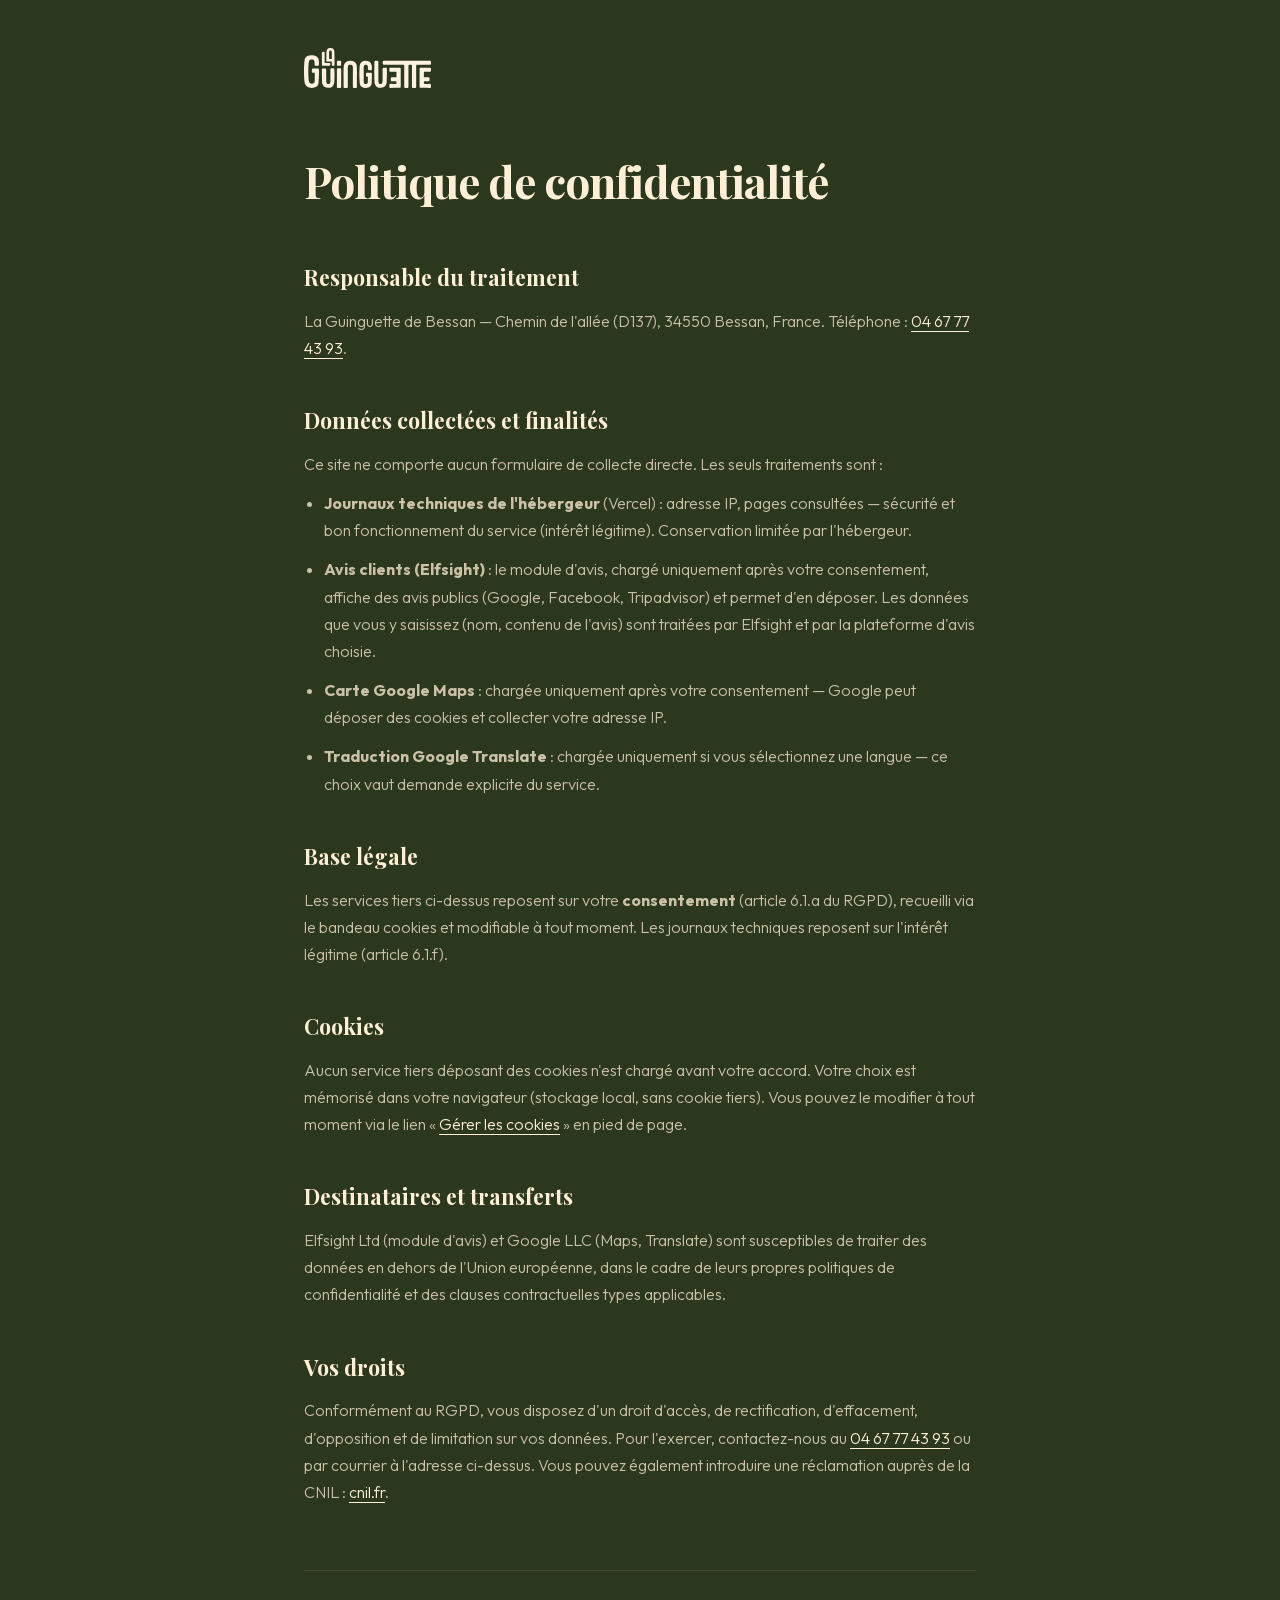
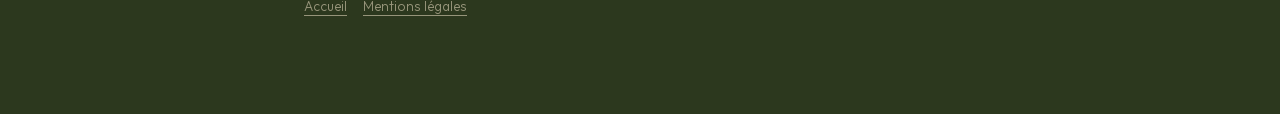
==== site/confidentialite.html @ 11e1b74f "Révision complète du site (standards studio + légal + SEO/GEO + signature) 1. STANDARDS STUDIO - DES" ====
<!DOCTYPE html>
<html lang="fr">
<head>
  <meta charset="UTF-8"/>
  <meta name="viewport" content="width=device-width, initial-scale=1.0"/>
  <title>Politique de confidentialité | La Guinguette de Bessan</title>
  <meta name="description" content="Politique de confidentialité et gestion des cookies du site de La Guinguette de Bessan (34550)."/>
  <link rel="canonical" href="https://www.guinguette-bessan.fr/confidentialite.html"/>
  <link rel="icon" type="image/svg+xml" href="/favicon.svg"/>
  <meta name="theme-color" content="#2C381E"/>
  <style>
    @font-face { font-family: 'Outfit'; font-style: normal; font-weight: 300 700; font-display: swap; src: url('fonts/outfit-variable.woff2') format('woff2'); }
    @font-face { font-family: 'Playfair Display'; font-style: normal; font-weight: 400 700; font-display: swap; src: url('fonts/playfair-display-variable.woff2') format('woff2'); }
    * { margin: 0; padding: 0; box-sizing: border-box; }
    body { font-family: 'Outfit', sans-serif; background: #2C381E; color: rgba(255,239,214,0.75); line-height: 1.7; font-weight: 300; }
    .wrap { max-width: 720px; margin: 0 auto; padding: 48px 24px 96px; }
    header a { display: inline-block; }
    header img { height: 40px; width: auto; }
    h1 { font-family: 'Playfair Display', serif; font-size: clamp(2rem, 5vw, 2.75rem); color: #FFEFD6; margin: 48px 0 32px; letter-spacing: -1px; }
    h2 { font-family: 'Playfair Display', serif; font-size: 1.35rem; color: #FFEFD6; margin: 40px 0 12px; }
    p, li { margin-bottom: 12px; }
    ul { padding-left: 20px; }
    a { color: #FFEFD6; text-underline-offset: 4px; }
    a:hover { opacity: 0.8; }
    footer { margin-top: 64px; padding-top: 24px; border-top: 1px solid rgba(255,239,214,0.1); font-size: 0.85rem; color: rgba(255,239,214,0.4); display: flex; flex-wrap: wrap; gap: 16px; }
    footer a { color: rgba(255,239,214,0.5); }
  </style>
</head>
<body>
  <div class="wrap">
    <header>
      <a href="index.html" aria-label="Retour à l'accueil"><img src="images/logo-banniere.svg" alt="La Guinguette de Bessan"/></a>
    </header>

    <h1>Politique de confidentialité</h1>

    <h2>Responsable du traitement</h2>
    <p>
      La Guinguette de Bessan — Chemin de l'allée (D137), 34550 Bessan, France.
      Téléphone : <a href="tel:+33467774393">04 67 77 43 93</a>.
    </p>

    <h2>Données collectées et finalités</h2>
    <p>Ce site ne comporte aucun formulaire de collecte directe. Les seuls traitements sont :</p>
    <ul>
      <li><strong>Journaux techniques de l'hébergeur</strong> (Vercel) : adresse IP, pages consultées — sécurité et bon fonctionnement du service (intérêt légitime). Conservation limitée par l'hébergeur.</li>
      <li><strong>Avis clients (Elfsight)</strong> : le module d'avis, chargé uniquement après votre consentement, affiche des avis publics (Google, Facebook, Tripadvisor) et permet d'en déposer. Les données que vous y saisissez (nom, contenu de l'avis) sont traitées par Elfsight et par la plateforme d'avis choisie.</li>
      <li><strong>Carte Google Maps</strong> : chargée uniquement après votre consentement — Google peut déposer des cookies et collecter votre adresse IP.</li>
      <li><strong>Traduction Google Translate</strong> : chargée uniquement si vous sélectionnez une langue — ce choix vaut demande explicite du service.</li>
    </ul>

    <h2>Base légale</h2>
    <p>
      Les services tiers ci-dessus reposent sur votre <strong>consentement</strong>
      (article 6.1.a du RGPD), recueilli via le bandeau cookies et modifiable à tout
      moment. Les journaux techniques reposent sur l'intérêt légitime (article 6.1.f).
    </p>

    <h2>Cookies</h2>
    <p>
      Aucun service tiers déposant des cookies n'est chargé avant votre accord. Votre
      choix est mémorisé dans votre navigateur (stockage local, sans cookie tiers).
      Vous pouvez le modifier à tout moment via le lien
      « <a href="index.html#gererCookies">Gérer les cookies</a> » en pied de page.
    </p>

    <h2>Destinataires et transferts</h2>
    <p>
      Elfsight Ltd (module d'avis) et Google LLC (Maps, Translate) sont susceptibles de
      traiter des données en dehors de l'Union européenne, dans le cadre de leurs propres
      politiques de confidentialité et des clauses contractuelles types applicables.
    </p>

    <h2>Vos droits</h2>
    <p>
      Conformément au RGPD, vous disposez d'un droit d'accès, de rectification,
      d'effacement, d'opposition et de limitation sur vos données. Pour l'exercer,
      contactez-nous au <a href="tel:+33467774393">04 67 77 43 93</a> ou par courrier à
      l'adresse ci-dessus. Vous pouvez également introduire une réclamation auprès de la
      CNIL : <a href="https://www.cnil.fr" target="_blank" rel="noopener">cnil.fr</a>.
    </p>

    <footer>
      <a href="index.html">Accueil</a>
      <a href="mentions-legales.html">Mentions légales</a>
    </footer>
  </div>
</body>
</html>
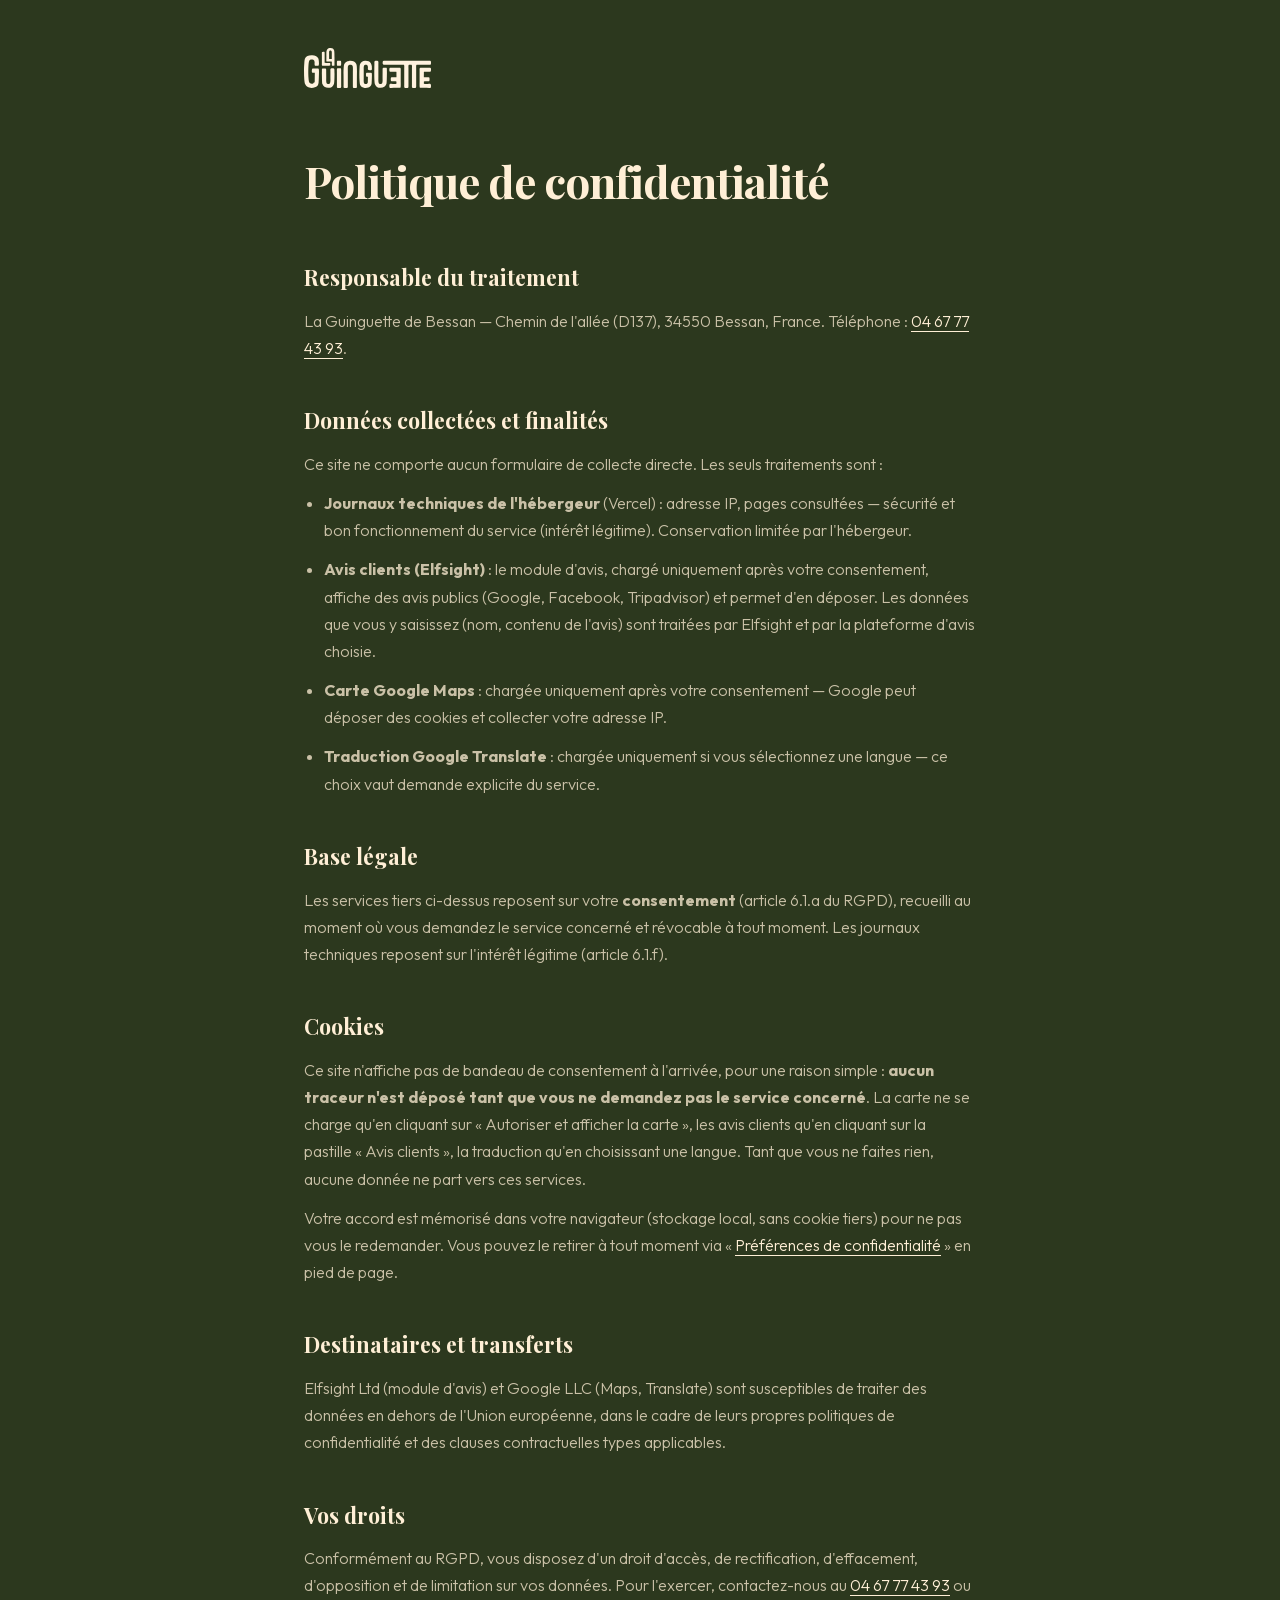
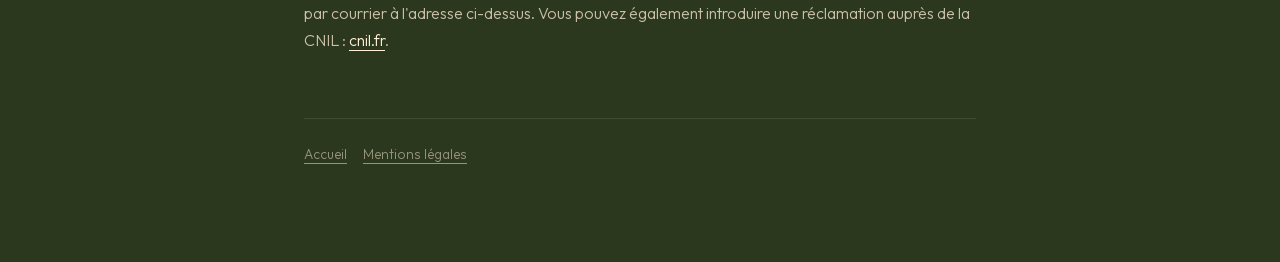
==== commit c72448d8: "Cookies : suppression du bandeau bloquant, consentement au point d'usage Le bandeau à l'arrivée dema" ====
--- a/site/confidentialite.html
+++ b/site/confidentialite.html
@@ -52,16 +52,24 @@
     <h2>Base légale</h2>
     <p>
       Les services tiers ci-dessus reposent sur votre <strong>consentement</strong>
-      (article 6.1.a du RGPD), recueilli via le bandeau cookies et modifiable à tout
-      moment. Les journaux techniques reposent sur l'intérêt légitime (article 6.1.f).
+      (article 6.1.a du RGPD), recueilli au moment où vous demandez le service concerné et
+      révocable à tout moment. Les journaux techniques reposent sur l'intérêt légitime (article 6.1.f).
     </p>
 
     <h2>Cookies</h2>
     <p>
-      Aucun service tiers déposant des cookies n'est chargé avant votre accord. Votre
-      choix est mémorisé dans votre navigateur (stockage local, sans cookie tiers).
-      Vous pouvez le modifier à tout moment via le lien
-      « <a href="index.html#gererCookies">Gérer les cookies</a> » en pied de page.
+      Ce site n'affiche pas de bandeau de consentement à l'arrivée, pour une raison
+      simple : <strong>aucun traceur n'est déposé tant que vous ne demandez pas le
+      service concerné</strong>. La carte ne se charge qu'en cliquant sur « Autoriser et
+      afficher la carte », les avis clients qu'en cliquant sur la pastille « Avis
+      clients », la traduction qu'en choisissant une langue. Tant que vous ne faites
+      rien, aucune donnée ne part vers ces services.
+    </p>
+    <p>
+      Votre accord est mémorisé dans votre navigateur (stockage local, sans cookie
+      tiers) pour ne pas vous le redemander. Vous pouvez le retirer à tout moment via
+      « <a href="index.html#gererCookies">Préférences de confidentialité</a> » en pied
+      de page.
     </p>
 
     <h2>Destinataires et transferts</h2>
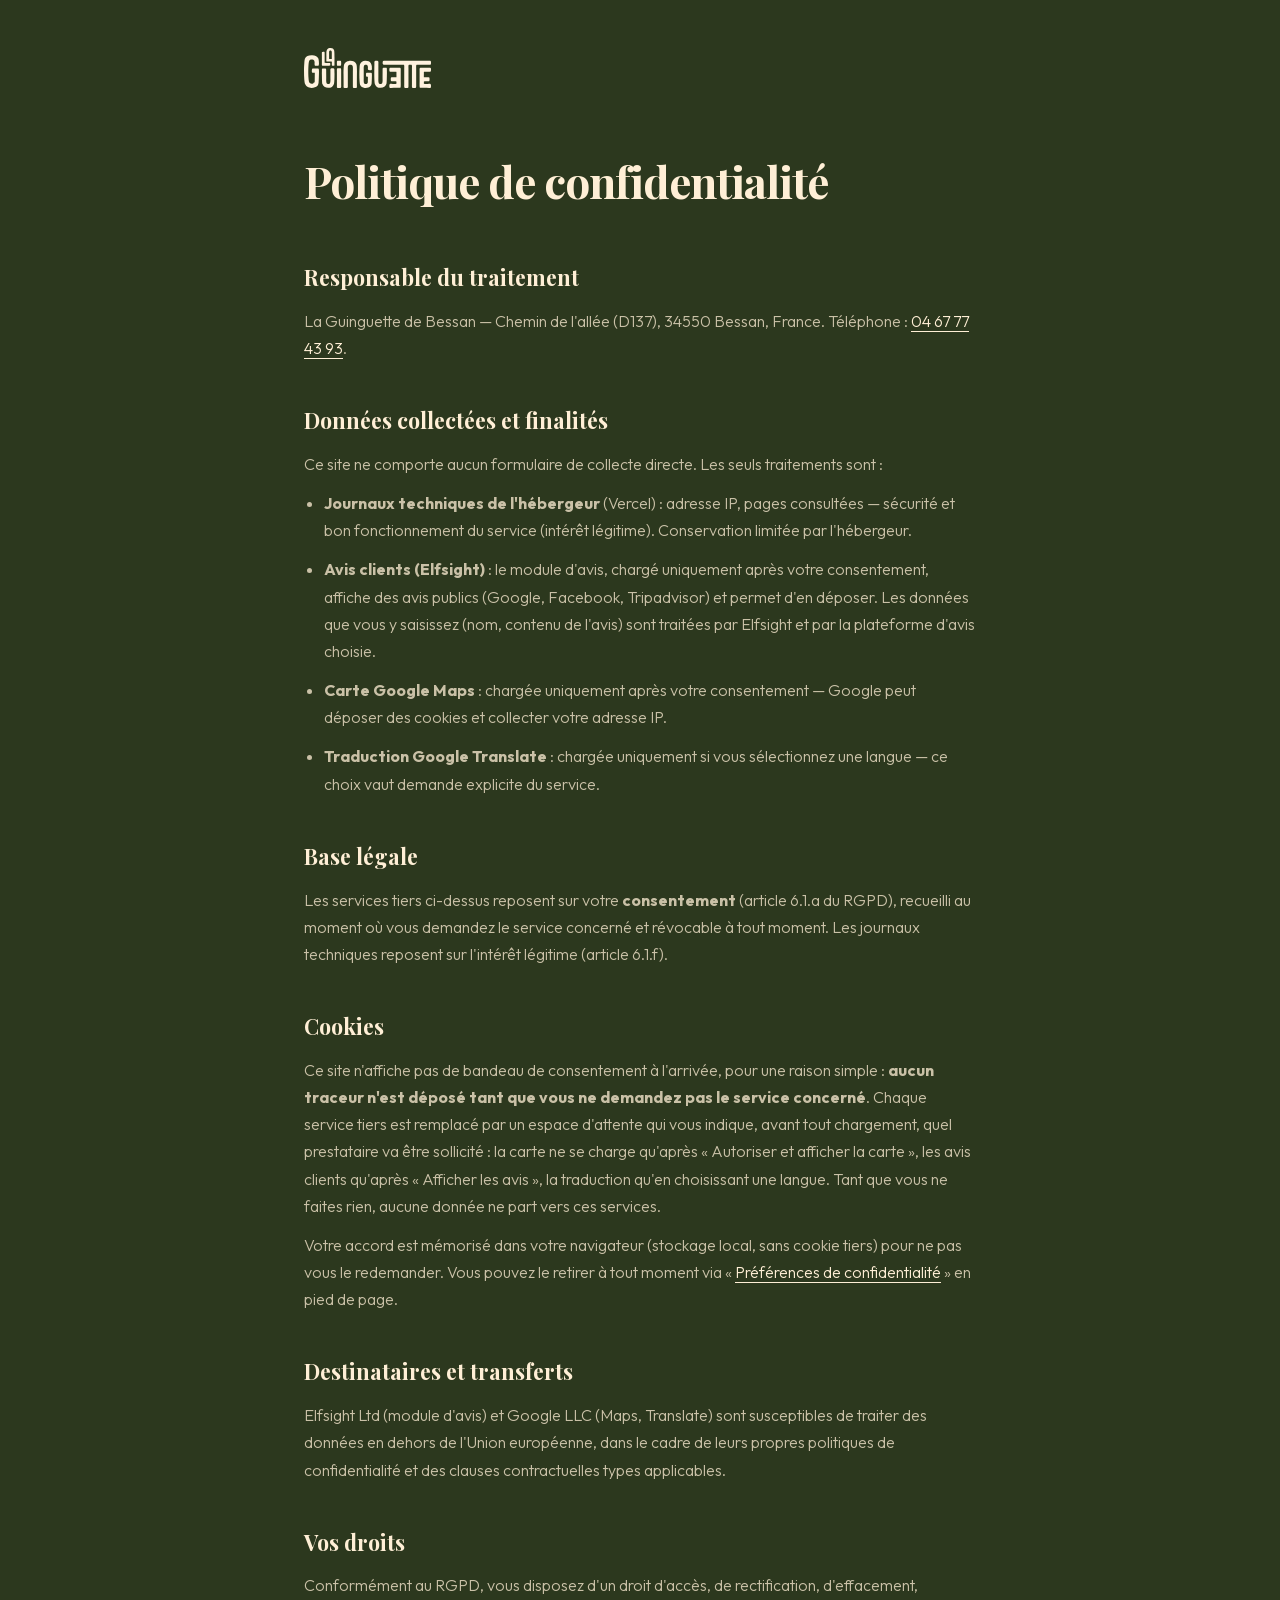
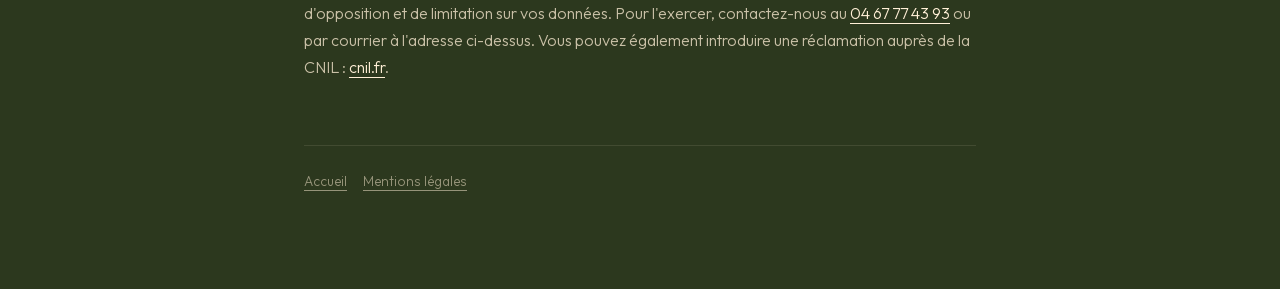
==== commit b8ce49f9: "Consentement avis : information préalable avant chargement (click-to-load CNIL) La pastille n'ouvre " ====
--- a/site/confidentialite.html
+++ b/site/confidentialite.html
@@ -60,10 +60,11 @@
     <p>
       Ce site n'affiche pas de bandeau de consentement à l'arrivée, pour une raison
       simple : <strong>aucun traceur n'est déposé tant que vous ne demandez pas le
-      service concerné</strong>. La carte ne se charge qu'en cliquant sur « Autoriser et
-      afficher la carte », les avis clients qu'en cliquant sur la pastille « Avis
-      clients », la traduction qu'en choisissant une langue. Tant que vous ne faites
-      rien, aucune donnée ne part vers ces services.
+      service concerné</strong>. Chaque service tiers est remplacé par un espace
+      d'attente qui vous indique, avant tout chargement, quel prestataire va être
+      sollicité : la carte ne se charge qu'après « Autoriser et afficher la carte »,
+      les avis clients qu'après « Afficher les avis », la traduction qu'en choisissant
+      une langue. Tant que vous ne faites rien, aucune donnée ne part vers ces services.
     </p>
     <p>
       Votre accord est mémorisé dans votre navigateur (stockage local, sans cookie
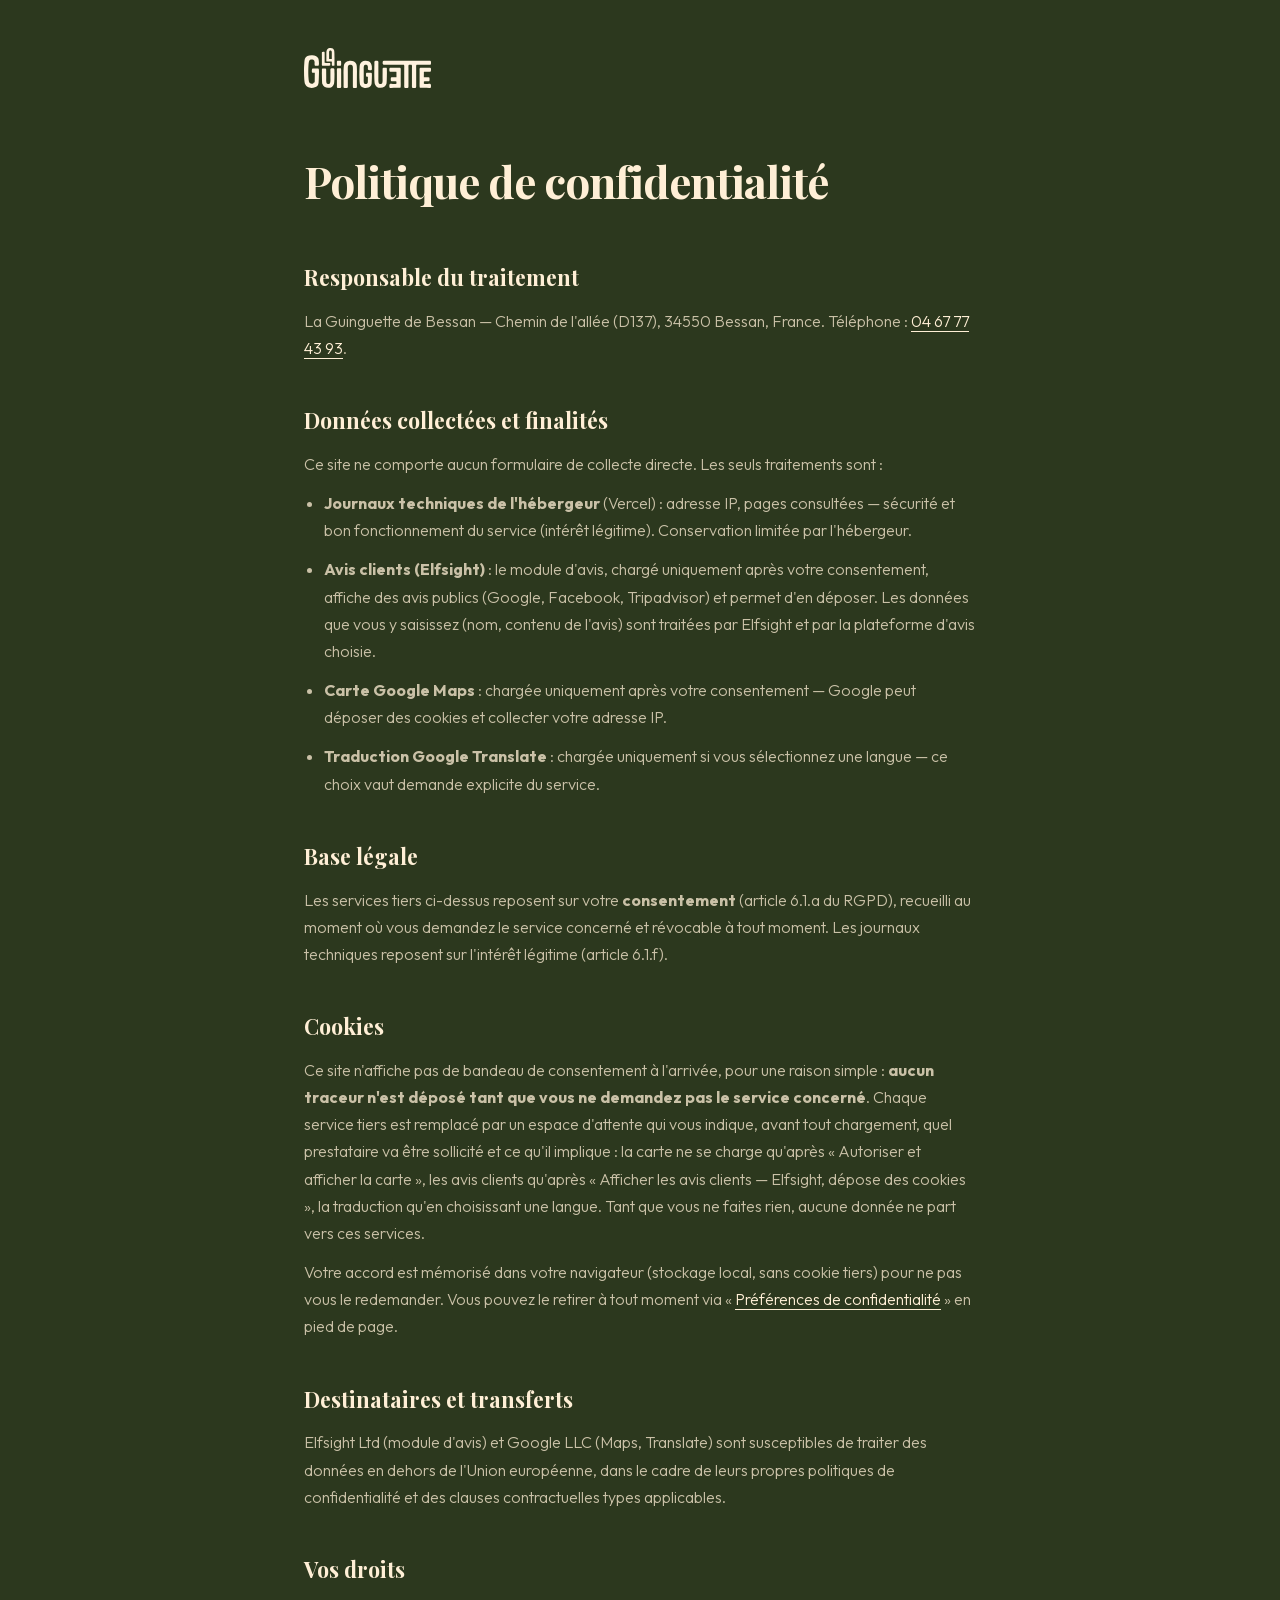
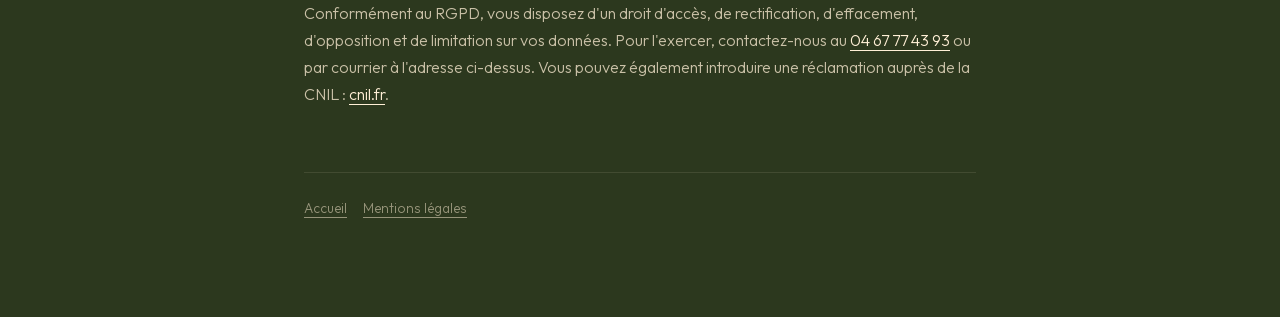
==== commit 959061aa: "Avis clients : retour à un seul clic, information portée par la pastille Le panneau intermédiaire es" ====
--- a/site/confidentialite.html
+++ b/site/confidentialite.html
@@ -62,9 +62,9 @@
       simple : <strong>aucun traceur n'est déposé tant que vous ne demandez pas le
       service concerné</strong>. Chaque service tiers est remplacé par un espace
       d'attente qui vous indique, avant tout chargement, quel prestataire va être
-      sollicité : la carte ne se charge qu'après « Autoriser et afficher la carte »,
-      les avis clients qu'après « Afficher les avis », la traduction qu'en choisissant
-      une langue. Tant que vous ne faites rien, aucune donnée ne part vers ces services.
+      sollicité et ce qu'il implique : la carte ne se charge qu'après « Autoriser et
+      afficher la carte », les avis clients qu'après « Afficher les avis clients —
+      Elfsight, dépose des cookies », la traduction qu'en choisissant une langue. Tant que vous ne faites rien, aucune donnée ne part vers ces services.
     </p>
     <p>
       Votre accord est mémorisé dans votre navigateur (stockage local, sans cookie
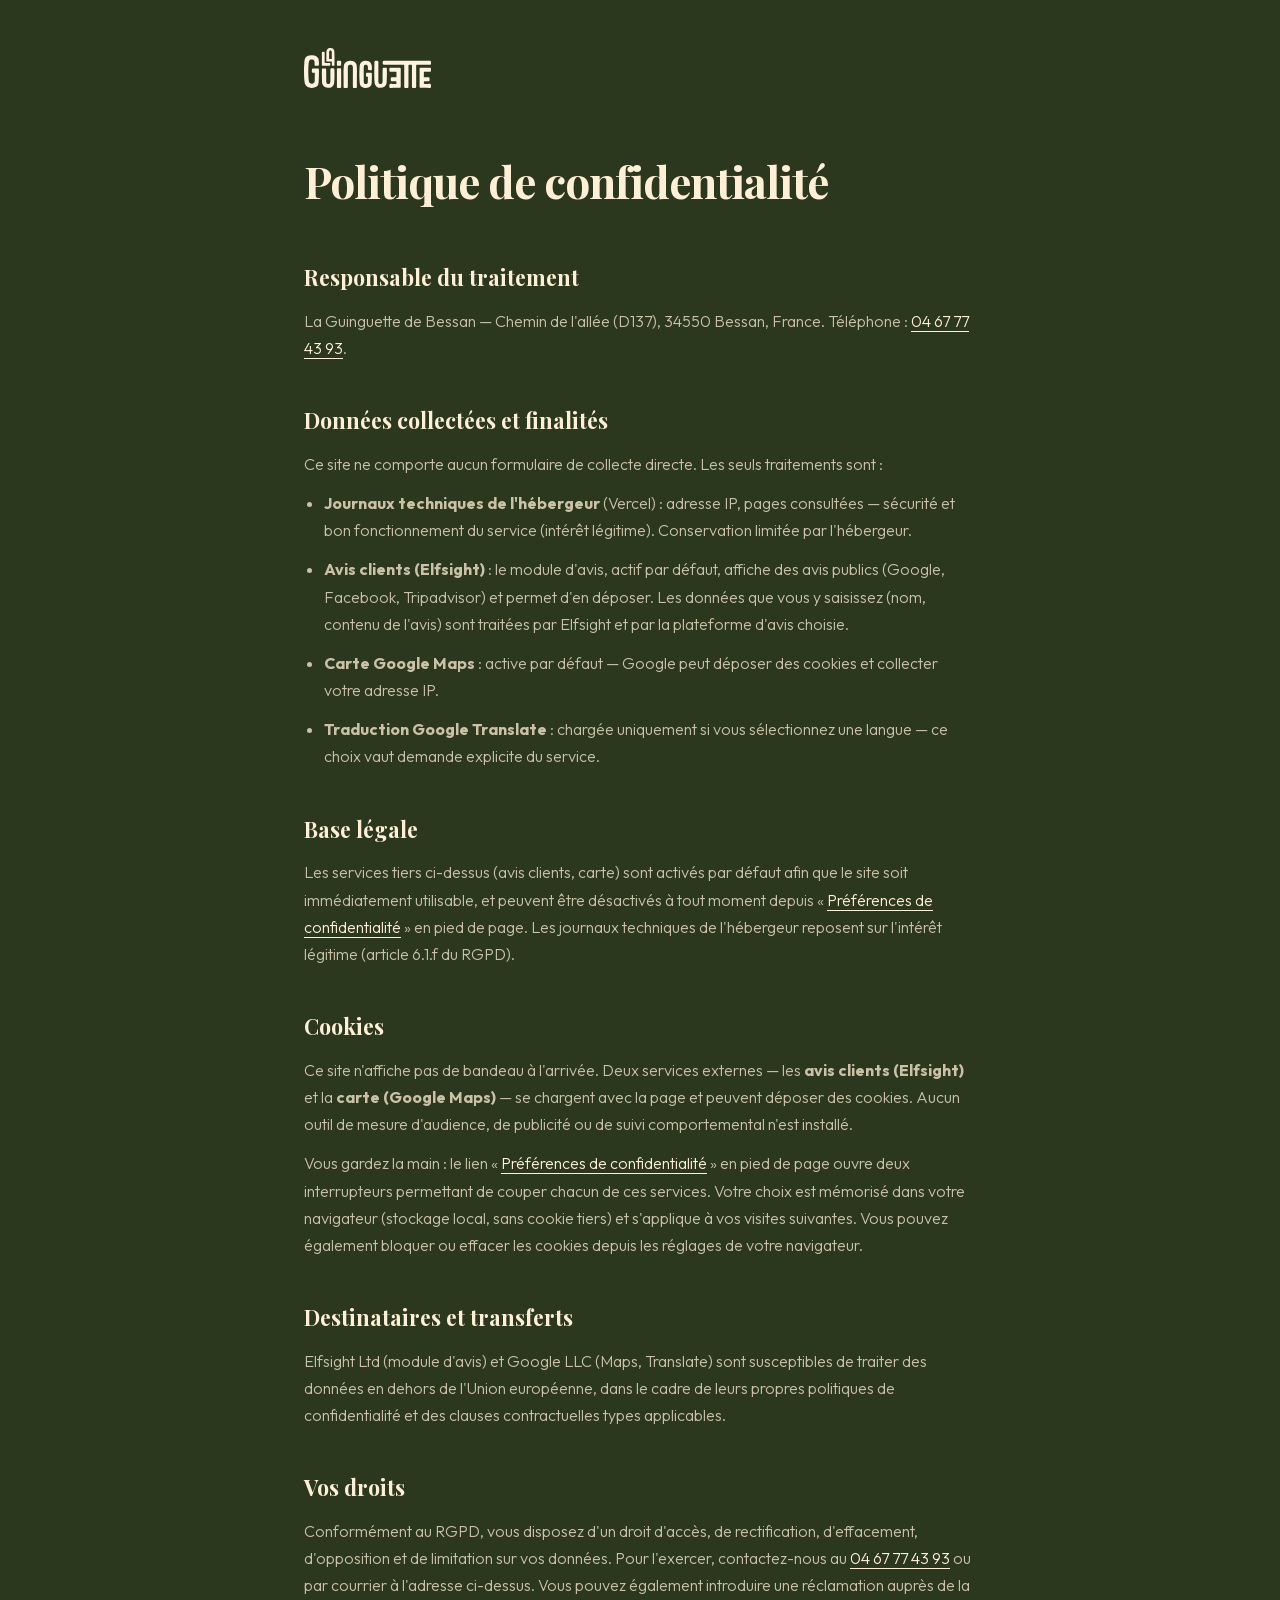
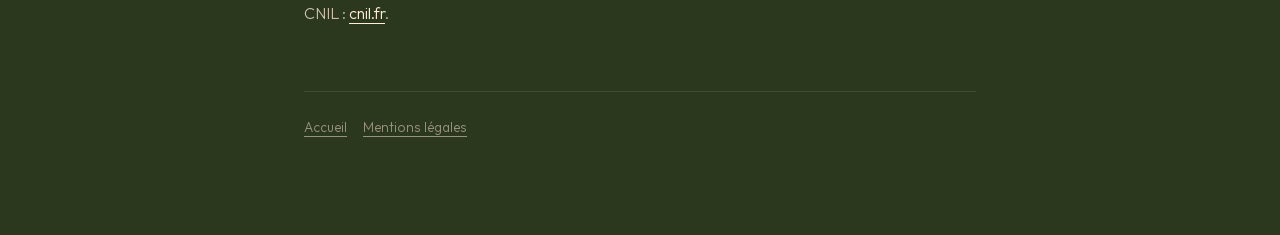
==== commit 8cad4159: "Avis et carte actifs par défaut, désactivables depuis les préférences Choix assumé par le client : p" ====
--- a/site/confidentialite.html
+++ b/site/confidentialite.html
@@ -44,33 +44,34 @@
     <p>Ce site ne comporte aucun formulaire de collecte directe. Les seuls traitements sont :</p>
     <ul>
       <li><strong>Journaux techniques de l'hébergeur</strong> (Vercel) : adresse IP, pages consultées — sécurité et bon fonctionnement du service (intérêt légitime). Conservation limitée par l'hébergeur.</li>
-      <li><strong>Avis clients (Elfsight)</strong> : le module d'avis, chargé uniquement après votre consentement, affiche des avis publics (Google, Facebook, Tripadvisor) et permet d'en déposer. Les données que vous y saisissez (nom, contenu de l'avis) sont traitées par Elfsight et par la plateforme d'avis choisie.</li>
-      <li><strong>Carte Google Maps</strong> : chargée uniquement après votre consentement — Google peut déposer des cookies et collecter votre adresse IP.</li>
+      <li><strong>Avis clients (Elfsight)</strong> : le module d'avis, actif par défaut, affiche des avis publics (Google, Facebook, Tripadvisor) et permet d'en déposer. Les données que vous y saisissez (nom, contenu de l'avis) sont traitées par Elfsight et par la plateforme d'avis choisie.</li>
+      <li><strong>Carte Google Maps</strong> : active par défaut — Google peut déposer des cookies et collecter votre adresse IP.</li>
       <li><strong>Traduction Google Translate</strong> : chargée uniquement si vous sélectionnez une langue — ce choix vaut demande explicite du service.</li>
     </ul>
 
     <h2>Base légale</h2>
     <p>
-      Les services tiers ci-dessus reposent sur votre <strong>consentement</strong>
-      (article 6.1.a du RGPD), recueilli au moment où vous demandez le service concerné et
-      révocable à tout moment. Les journaux techniques reposent sur l'intérêt légitime (article 6.1.f).
+      Les services tiers ci-dessus (avis clients, carte) sont activés par défaut afin
+      que le site soit immédiatement utilisable, et peuvent être désactivés à tout
+      moment depuis « <a href="index.html#gererCookies">Préférences de confidentialité</a> »
+      en pied de page. Les journaux techniques de l'hébergeur reposent sur l'intérêt
+      légitime (article 6.1.f du RGPD).
     </p>
 
     <h2>Cookies</h2>
     <p>
-      Ce site n'affiche pas de bandeau de consentement à l'arrivée, pour une raison
-      simple : <strong>aucun traceur n'est déposé tant que vous ne demandez pas le
-      service concerné</strong>. Chaque service tiers est remplacé par un espace
-      d'attente qui vous indique, avant tout chargement, quel prestataire va être
-      sollicité et ce qu'il implique : la carte ne se charge qu'après « Autoriser et
-      afficher la carte », les avis clients qu'après « Afficher les avis clients —
-      Elfsight, dépose des cookies », la traduction qu'en choisissant une langue. Tant que vous ne faites rien, aucune donnée ne part vers ces services.
+      Ce site n'affiche pas de bandeau à l'arrivée. Deux services externes — les
+      <strong>avis clients (Elfsight)</strong> et la <strong>carte (Google Maps)</strong> —
+      se chargent avec la page et peuvent déposer des cookies. Aucun outil de mesure
+      d'audience, de publicité ou de suivi comportemental n'est installé.
     </p>
     <p>
-      Votre accord est mémorisé dans votre navigateur (stockage local, sans cookie
-      tiers) pour ne pas vous le redemander. Vous pouvez le retirer à tout moment via
+      Vous gardez la main : le lien
       « <a href="index.html#gererCookies">Préférences de confidentialité</a> » en pied
-      de page.
+      de page ouvre deux interrupteurs permettant de couper chacun de ces services.
+      Votre choix est mémorisé dans votre navigateur (stockage local, sans cookie tiers)
+      et s'applique à vos visites suivantes. Vous pouvez également bloquer ou effacer
+      les cookies depuis les réglages de votre navigateur.
     </p>
 
     <h2>Destinataires et transferts</h2>
